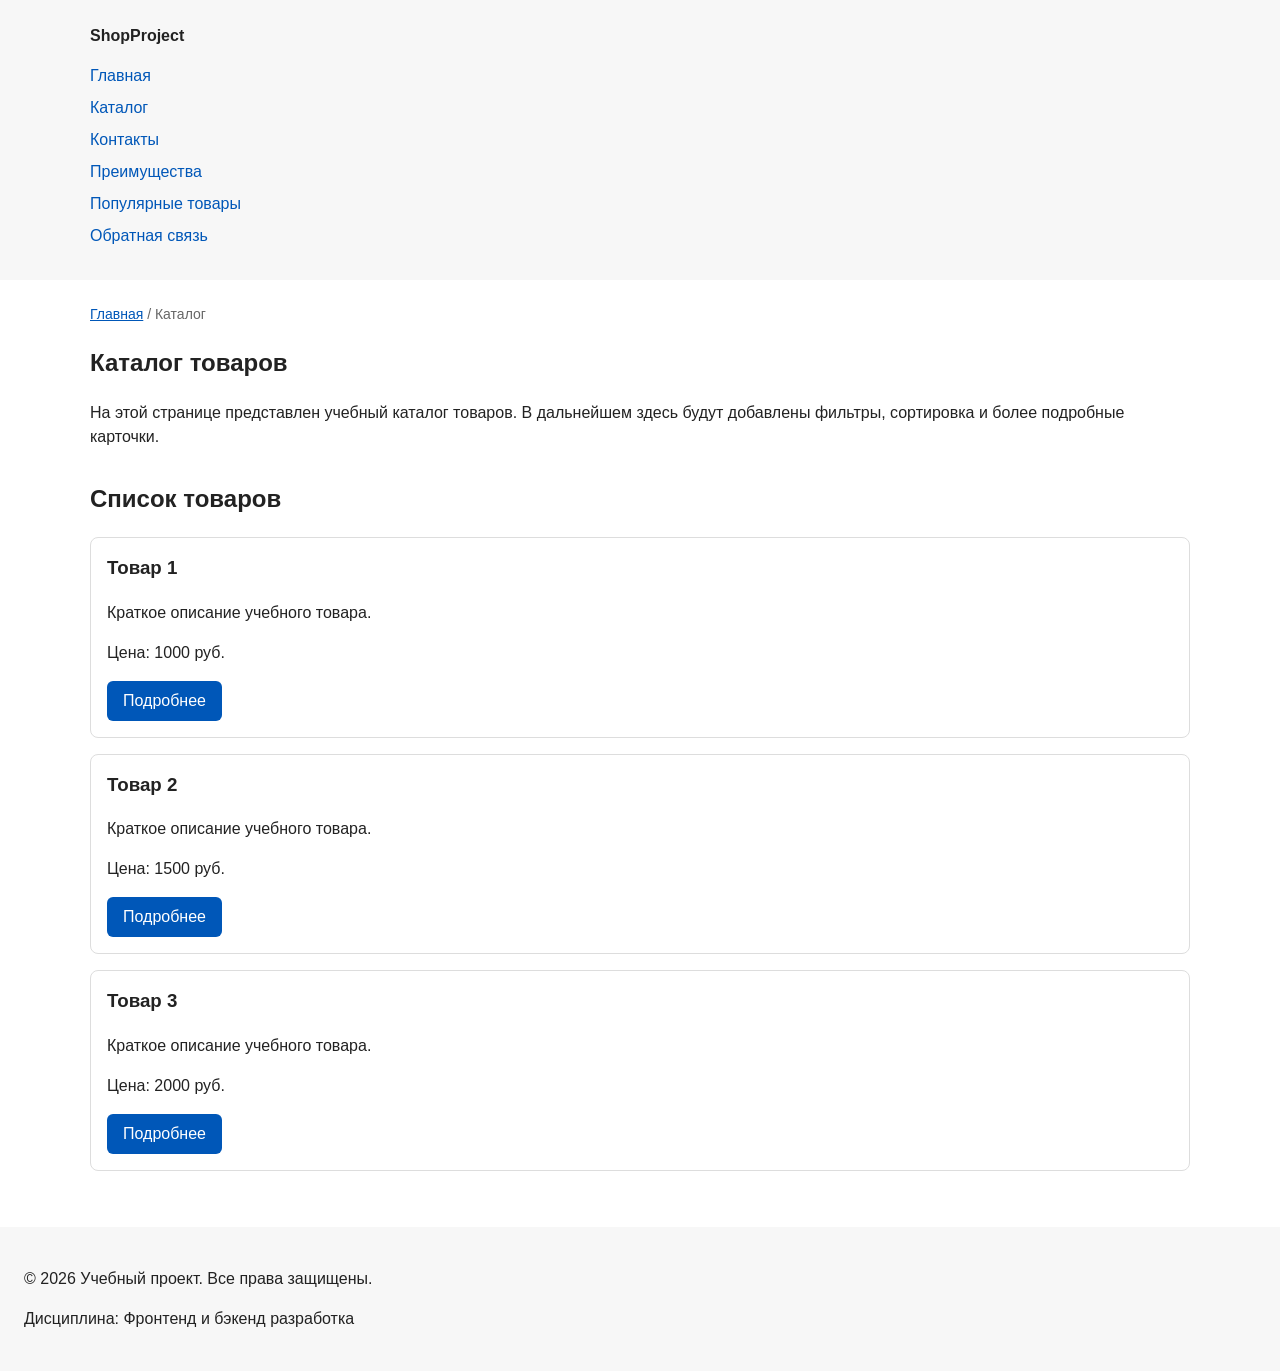
==== catalog.html @ d2c3ade1 "feat: add multi-page structure navigation and anchors" ====
<!DOCTYPE html>
<html lang="ru">
<head>
  <meta charset="UTF-8">
  <meta name="viewport" content="width=device-width, initial-scale=1.0">
  <meta name="description" content="Каталог товаров учебного интернет-магазина.">
  <meta property="og:type" content="website">
  <meta property="og:title" content="Учебный интернет-магазин">
  <meta property="og:description" content="Учебный frontend-проект интернет-магазина.">
  <meta property="og:image" content="https://username.github.io/kr1-html-css-shop/images/preview.jpg">
  <title>Каталог товаров — Учебный интернет-магазин</title>
  <link rel="stylesheet" href="css/style.css">
</head>
<body>
  <header>
    <div class="site-header">
      <a class="site-logo" href="index.html">ShopProject</a>

      <nav class="site-nav" aria-label="Основная навигация">
        <ul class="site-nav__list">
          <li><a href="index.html">Главная</a></li>
          <li><a href="catalog.html">Каталог</a></li>
          <li><a href="contacts.html">Контакты</a></li>
          <li><a href="index.html#advantages">Преимущества</a></li>
          <li><a href="index.html#popular">Популярные товары</a></li>
          <li><a href="index.html#contacts">Обратная связь</a></li>
        </ul>
      </nav>
    </div>
  </header>

  <main>
    <nav class="breadcrumbs" aria-label="Хлебные крошки">
      <a href="index.html">Главная</a>
      <span>Каталог</span>
    </nav>

    <section class="section">
      <h1>Каталог товаров</h1>
      <p>
        На этой странице представлен учебный каталог товаров.
        В дальнейшем здесь будут добавлены фильтры, сортировка и более
        подробные карточки.
      </p>
    </section>

    <section class="section">
      <h2>Список товаров</h2>

      <article class="product-card">
        <h3>Товар 1</h3>
        <p>Краткое описание учебного товара.</p>
        <p>Цена: 1000 руб.</p>
        <a class="button" href="index.html#popular">Подробнее</a>
      </article>

      <article class="product-card">
        <h3>Товар 2</h3>
        <p>Краткое описание учебного товара.</p>
        <p>Цена: 1500 руб.</p>
        <a class="button" href="index.html#popular">Подробнее</a>
      </article>

      <article class="product-card">
        <h3>Товар 3</h3>
        <p>Краткое описание учебного товара.</p>
        <p>Цена: 2000 руб.</p>
        <a class="button" href="index.html#popular">Подробнее</a>
      </article>
    </section>
  </main>

  <footer>
    <p>&copy; 2026 Учебный проект. Все права защищены.</p>
    <p>Дисциплина: Фронтенд и бэкенд разработка</p>
  </footer>
</body>
</html>
---- css/style.css ----
/* ===============================
   1. Переменные проекта
   =============================== */
:root {
  /* Основные цвета проекта */
  --color-bg: #ffffff;
  --color-text: #222222;
  --color-muted: #666666;
  --color-primary: #0057b8;
  --color-primary-dark: #003f86;
  --color-border: #dddddd;
  --color-surface: #f7f7f7;
  --color-surface-accent: #eef5ff;
  --color-danger: #b00020;
  --color-success: #168a2f;
  --color-success-bg: #eefaf0;
  --color-white: #ffffff;

  /* Отступы */
  --space-xs: 4px;
  --space-sm: 8px;
  --space-md: 16px;
  --space-lg: 24px;
  --space-xl: 32px;

  /* Скругления */
  --radius-sm: 6px;
  --radius-md: 8px;
  --radius-lg: 12px;

  /* Размеры */
  --container-width: 1100px;
}
/* ===============================
   2. Базовые стили
   =============================== */
* {
  box-sizing: border-box;
}

html {
  scroll-behavior: smooth;
}

:target {
  outline: 2px dashed var(--color-primary);
  outline-offset: 4px;
}

body {
  margin: 0;
  font-family: Arial, sans-serif;
  line-height: 1.5;
  color: var(--color-text);
  background-color: var(--color-bg);
}

header,
main,
footer {
  padding: var(--space-lg);
}

header {
  background-color: var(--color-surface);
}

footer {
  background-color: var(--color-surface);
}

/*
  Ограничиваем ширину содержимого шапки,
  чтобы оно не растягивалось слишком сильно на широких экранах.
*/
.site-header {
  max-width: var(--container-width);
  margin: 0 auto;
}

/*
  Оформляем текстовый логотип.
*/
.site-logo {
  font-weight: bold;
  text-decoration: none;
  color: var(--color-text);
}

/*
  Убираем стандартные отступы и маркеры списка навигации.
*/
.site-nav__list {
  padding: 0;
  margin: var(--space-md) 0 0;
  list-style: none;
}

/*
  Добавляем расстояние между пунктами меню.
*/
.site-nav__list li {
  margin-bottom: var(--space-sm);
}
/* ===============================
   3. Общие элементы интерфейса
   =============================== */
a {
  color: var(--color-primary);
}

a:hover {
  color: var(--color-primary-dark);
}

a:focus-visible {
  outline: 2px solid var(--color-primary);
  outline-offset: 3px;
}

/*
  Пока это обычная ссылка, но визуально она оформляется как кнопка.
*/
.button {
  display: inline-block;
  padding: var(--space-sm) var(--space-md);
  color: var(--color-white);
  background-color: var(--color-primary);
  text-decoration: none;
  border: none;
  border-radius: var(--radius-sm);
  cursor: pointer;
}

.button:hover {
  color: var(--color-white);
  background-color: var(--color-primary-dark);
}

.button:focus-visible {
  outline: 2px solid var(--color-primary);
  outline-offset: 3px;
}

.button:disabled {
  opacity: 0.6;
  cursor: not-allowed;
}


/*
  Оформляем ссылки меню.
*/
.site-nav__list a {
  color: var(--color-primary);
  text-decoration: none;
}

/*
  При наведении мыши подчёркиваем ссылку.
  Подробно состояния интерфейса будут рассмотрены в практической работе 1.7.
*/
.site-nav__list a:hover {
  text-decoration: underline;
}
/* ===============================
   4. Компоненты страницы
   =============================== */
.hero {
  max-width: var(--container-width);
  margin: 0 auto var(--space-xl);
  padding: var(--space-xl) var(--space-lg);
  background-color: var(--color-surface-accent);
  border-radius: var(--radius-lg);
}

.section {
  max-width: var(--container-width);
  margin: 0 auto var(--space-xl);
}

.section h2 {
  margin-top: 0;
}

.product-card {
  margin-bottom: var(--space-md);
  padding: var(--space-md);
  border: 1px solid var(--color-border);
  border-radius: var(--radius-md);
  background-color: var(--color-bg);
}

.product-card:hover {
  border-color: var(--color-primary);
}

.product-card h3 {
  margin-top: 0;
}

.aside-info {
  max-width: var(--container-width);
  margin: 0 auto var(--space-xl);
  padding: var(--space-md);
  border-left: 4px solid var(--color-primary);
  background-color: var(--color-surface);
}

.breadcrumbs {
  max-width: var(--container-width);
  margin: 0 auto var(--space-md);
  font-size: 14px;
  color: var(--color-muted);
}

.breadcrumbs a {
  color: var(--color-primary);
}

.breadcrumbs span::before {
  content: " / ";
  color: var(--color-muted);
}
/* ===============================
   5. Форма и модальное окно
   =============================== */
.order-dialog {
  width: min(100% - 32px, 560px);
  padding: var(--space-lg);
  border: none;
  border-radius: var(--radius-lg);
}

.order-dialog::backdrop {
  background-color: rgba(0, 0, 0, 0.5);
}

.form-field {
  margin-bottom: var(--space-md);
}

.form-field label {
  display: block;
  margin-bottom: var(--space-xs);
}

.form-field input,
.form-field select,
.form-field textarea {
  width: 100%;
  padding: 10px 12px;
  border: 1px solid var(--color-border);
  border-radius: var(--radius-sm);
  font: inherit;
}

.form-field input:hover,
.form-field select:hover,
.form-field textarea:hover {
  border-color: var(--color-primary);
}

.form-field input:focus-visible,
.form-field select:focus-visible,
.form-field textarea:focus-visible,
.form-actions button:focus-visible {
  outline: 2px solid var(--color-primary);
  outline-offset: 3px;
}

.form-field input[type="checkbox"] {
  width: auto;
}

.form-field small {
  display: block;
  margin-top: var(--space-xs);
  color: var(--color-muted);
}

/*
  Подсветка ошибочных полей.
  Атрибут aria-invalid будет добавляться через JavaScript.
*/
[aria-invalid="true"] {
  border-color: var(--color-danger);
  outline: 2px solid var(--color-danger);
}

/*
  Кнопки формы.
*/
.form-actions {
  display: flex;
  gap: 12px;
  margin-top: 20px;
}

/*
  Сообщение об успешной отправке.
*/
.success-message {
  max-width: var(--container-width);
  margin: var(--space-lg) auto;
  padding: var(--space-md);
  border-left: 4px solid var(--color-success);
  background-color: var(--color-success-bg);
}





/* section {
  margin-bottom: 24px;
}

section h2 {
  margin-top: 0;
} */
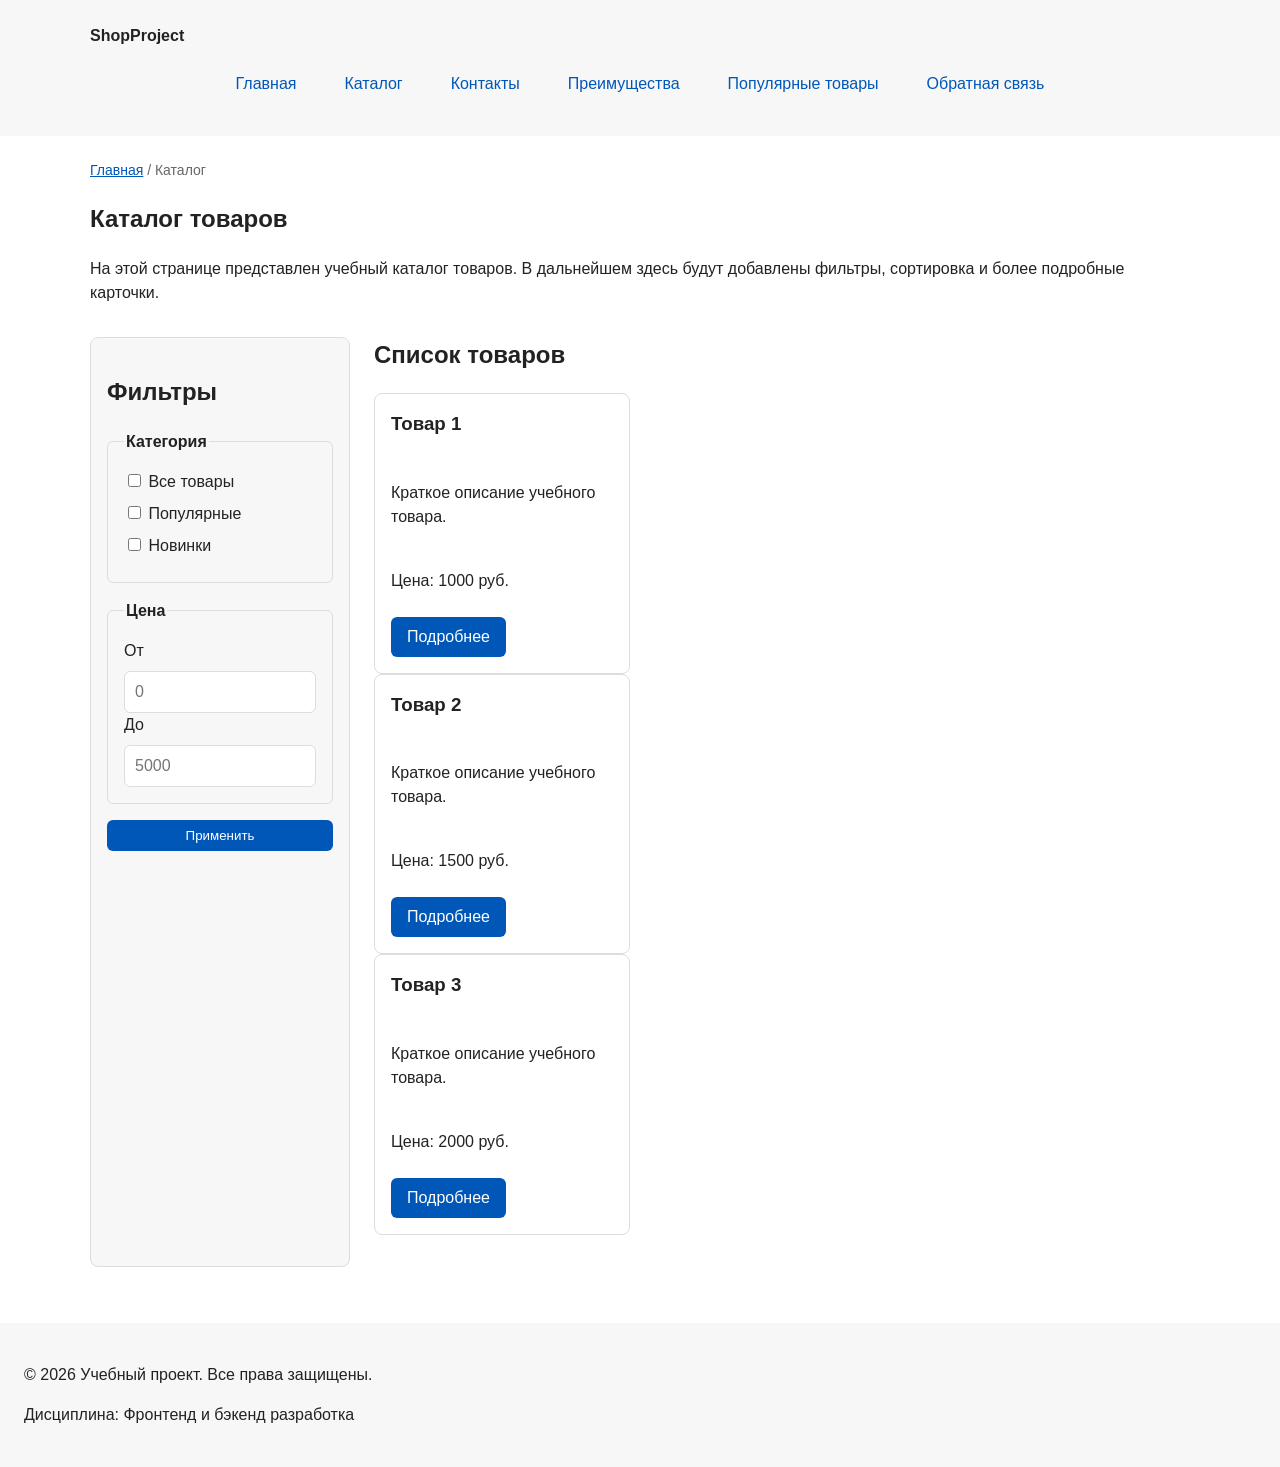
==== commit 2b9ccb82: "feat: add flex navigation and grid catalog layout" ====
--- a/catalog.html
+++ b/catalog.html
@@ -7,7 +7,7 @@
   <meta property="og:type" content="website">
   <meta property="og:title" content="Учебный интернет-магазин">
   <meta property="og:description" content="Учебный frontend-проект интернет-магазина.">
-  <meta property="og:image" content="https://username.github.io/kr1-html-css-shop/images/preview.jpg">
+  <meta property="og:image" content="https://needmorecoffee2.github.io/kr1-html-css-shop/images/preview.jpg">
   <title>Каталог товаров — Учебный интернет-магазин</title>
   <link rel="stylesheet" href="css/style.css">
 </head>
@@ -44,29 +44,74 @@
       </p>
     </section>
 
-    <section class="section">
-      <h2>Список товаров</h2>
+    <section class="catalog-layout">
+      <aside class="catalog-filters">
+        <h2>Фильтры</h2>
 
-      <article class="product-card">
-        <h3>Товар 1</h3>
-        <p>Краткое описание учебного товара.</p>
-        <p>Цена: 1000 руб.</p>
-        <a class="button" href="index.html#popular">Подробнее</a>
-      </article>
+        <form class="filters-form" action="#" method="get">
+          <fieldset>
+            <legend>Категория</legend>
 
-      <article class="product-card">
-        <h3>Товар 2</h3>
-        <p>Краткое описание учебного товара.</p>
-        <p>Цена: 1500 руб.</p>
-        <a class="button" href="index.html#popular">Подробнее</a>
-      </article>
+            <label>
+              <input type="checkbox" name="category" value="all">
+              Все товары
+            </label>
 
-      <article class="product-card">
-        <h3>Товар 3</h3>
-        <p>Краткое описание учебного товара.</p>
-        <p>Цена: 2000 руб.</p>
-        <a class="button" href="index.html#popular">Подробнее</a>
-      </article>
+            <label>
+              <input type="checkbox" name="category" value="popular">
+              Популярные
+            </label>
+
+            <label>
+              <input type="checkbox" name="category" value="new">
+              Новинки
+            </label>
+          </fieldset>
+
+          <fieldset>
+            <legend>Цена</legend>
+
+            <label for="price-from">От</label>
+            <input id="price-from" name="price-from" type="number" min="0" placeholder="0">
+
+            <label for="price-to">До</label>
+            <input id="price-to" name="price-to" type="number" min="0" placeholder="5000">
+          </fieldset>
+
+          <button class="button" type="submit">Применить</button>
+        </form>
+      </aside>
+
+      <section class="catalog-products">
+        <!-- <h2>Список товаров</h2> -->
+
+        <div class="products-grid">
+          <section class="section">
+            <h2>Список товаров</h2>
+
+            <article class="product-card">
+              <h3>Товар 1</h3>
+              <p>Краткое описание учебного товара.</p>
+              <p>Цена: 1000 руб.</p>
+              <a class="button" href="index.html#popular">Подробнее</a>
+            </article>
+
+            <article class="product-card">
+              <h3>Товар 2</h3>
+              <p>Краткое описание учебного товара.</p>
+              <p>Цена: 1500 руб.</p>
+              <a class="button" href="index.html#popular">Подробнее</a>
+            </article>
+
+            <article class="product-card">
+              <h3>Товар 3</h3>
+              <p>Краткое описание учебного товара.</p>
+              <p>Цена: 2000 руб.</p>
+              <a class="button" href="index.html#popular">Подробнее</a>
+            </article>
+          </section>
+        </div>
+      </section>
     </section>
   </main>
 
--- a/css/style.css
+++ b/css/style.css
@@ -87,10 +87,12 @@
   color: var(--color-text);
 }
 
-/*
-  Убираем стандартные отступы и маркеры списка навигации.
-*/
 .site-nav__list {
+  display: flex;
+  flex-wrap: wrap;
+  justify-content: center;
+  align-items: center;
+  gap: var(--space-md);
   padding: 0;
   margin: var(--space-md) 0 0;
   list-style: none;
@@ -101,6 +103,26 @@
 */
 .site-nav__list li {
   margin-bottom: var(--space-sm);
+}
+
+/*
+  Оформляем ссылки меню.
+*/
+.site-nav__list a {
+  display: inline-block;
+  padding: var(--space-sm) var(--space-md);
+  color: var(--color-primary);
+  text-decoration: none;
+  border-radius: var(--radius-sm);
+}
+
+/*
+  При наведении мыши подчёркиваем ссылку.
+  Подробно состояния интерфейса будут рассмотрены в практической работе 1.7.
+*/
+.site-nav__list a:hover {
+  color: var(--color-white);
+  background-color: var(--color-primary);
 }
 /* ===============================
    3. Общие элементы интерфейса
@@ -146,23 +168,6 @@
   opacity: 0.6;
   cursor: not-allowed;
 }
-
-
-/*
-  Оформляем ссылки меню.
-*/
-.site-nav__list a {
-  color: var(--color-primary);
-  text-decoration: none;
-}
-
-/*
-  При наведении мыши подчёркиваем ссылку.
-  Подробно состояния интерфейса будут рассмотрены в практической работе 1.7.
-*/
-.site-nav__list a:hover {
-  text-decoration: underline;
-}
 /* ===============================
    4. Компоненты страницы
    =============================== */
@@ -183,12 +188,47 @@
   margin-top: 0;
 }
 
+.catalog-layout {
+  max-width: var(--container-width);
+  margin: 0 auto var(--space-xl);
+  display: grid;
+  grid-template-columns: 260px 1fr;
+  grid-template-areas: "filters products";
+  gap: var(--space-lg);
+}
+
+.catalog-filters {
+  grid-area: filters;
+  padding: var(--space-md);
+  border: 1px solid var(--color-border);
+  border-radius: var(--radius-md);
+  background-color: var(--color-surface);
+}
+
+.catalog-products {
+  grid-area: products;
+}
+
+.products-grid {
+  display: grid;
+  grid-template-columns: repeat(3, 1fr);
+  gap: var(--space-lg);
+}
+
 .product-card {
-  margin-bottom: var(--space-md);
+  display: flex;
+  flex-direction: column;
+  gap: var(--space-sm);
+  margin-bottom: 0;
   padding: var(--space-md);
   border: 1px solid var(--color-border);
   border-radius: var(--radius-md);
   background-color: var(--color-bg);
+}
+
+.product-card .button {
+  margin-top: auto;
+  align-self: flex-start;
 }
 
 .product-card:hover {
@@ -221,6 +261,35 @@
 .breadcrumbs span::before {
   content: " / ";
   color: var(--color-muted);
+}
+
+.filters-form {
+  display: grid;
+  gap: var(--space-md);
+}
+
+.filters-form fieldset {
+  margin: 0;
+  padding: var(--space-md);
+  border: 1px solid var(--color-border);
+  border-radius: var(--radius-sm);
+}
+
+.filters-form legend {
+  font-weight: 700;
+}
+
+.filters-form label {
+  display: block;
+  margin-bottom: var(--space-sm);
+}
+
+.filters-form input[type="number"] {
+  width: 100%;
+  padding: 8px 10px;
+  border: 1px solid var(--color-border);
+  border-radius: var(--radius-sm);
+  font: inherit;
 }
 /* ===============================
    5. Форма и модальное окно
@@ -285,7 +354,7 @@
 */
 [aria-invalid="true"] {
   border-color: var(--color-danger);
-  outline: 2px solid var(--color-danger);
+  outline: 3px solid var(--color-danger);
 }
 
 /*
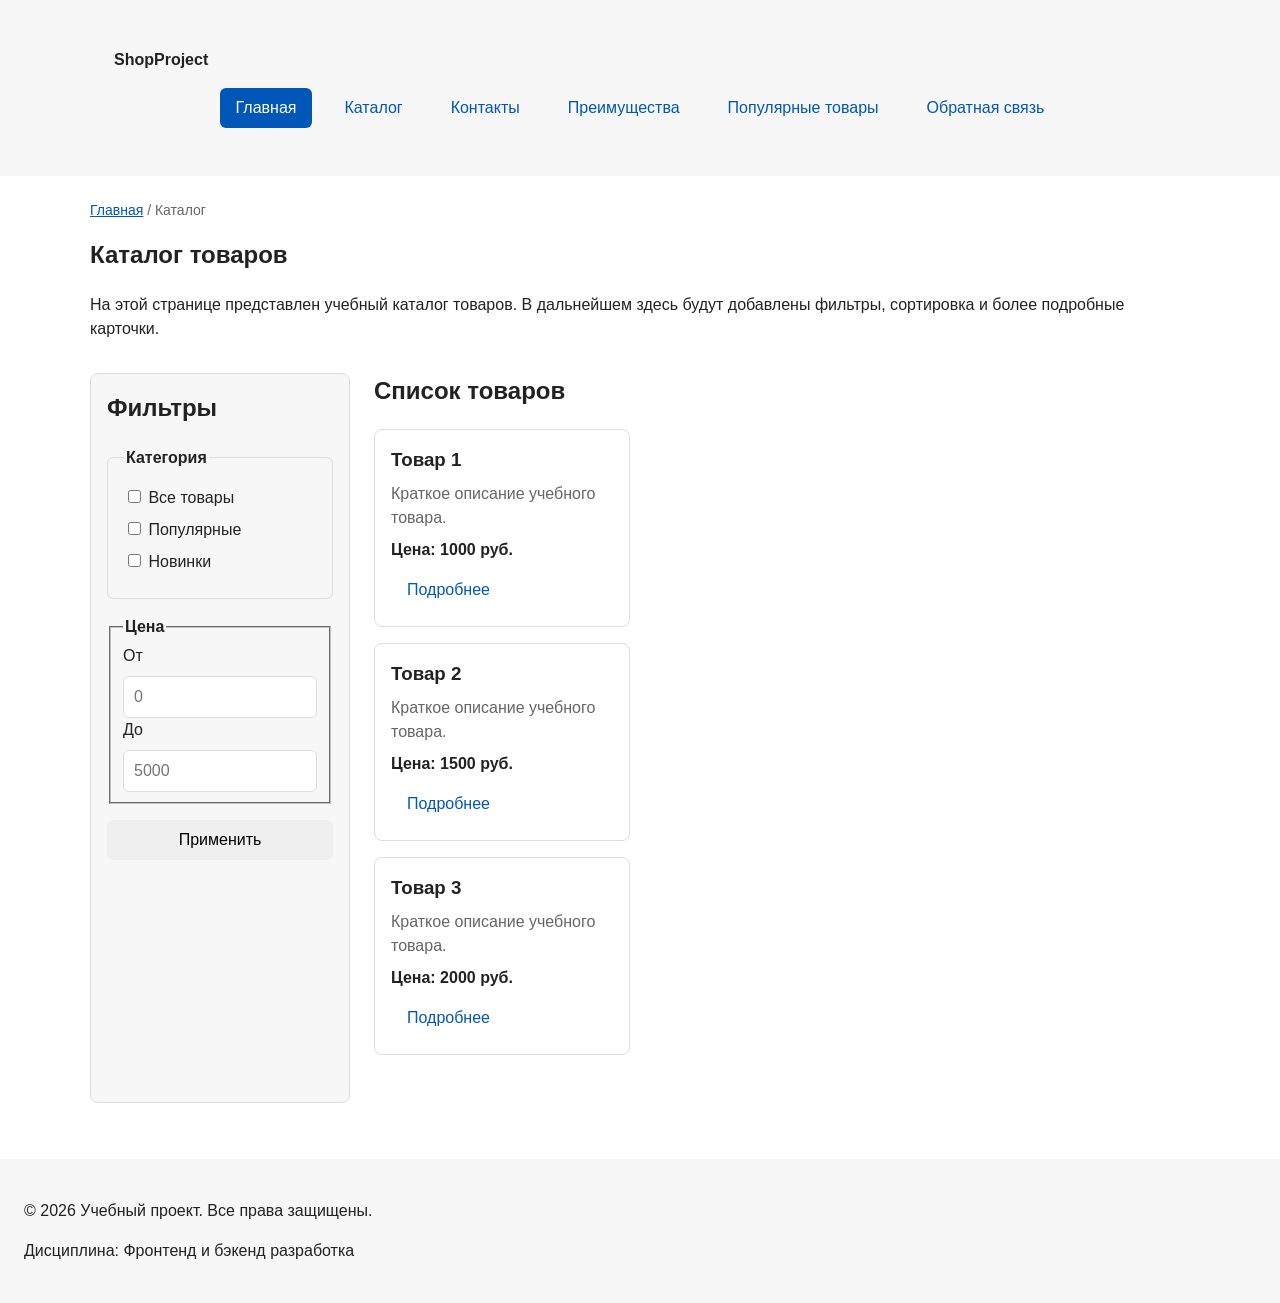
==== commit 680eb540: "refactor: apply BEM naming to CSS classes" ====
--- a/catalog.html
+++ b/catalog.html
@@ -7,23 +7,39 @@
   <meta property="og:type" content="website">
   <meta property="og:title" content="Учебный интернет-магазин">
   <meta property="og:description" content="Учебный frontend-проект интернет-магазина.">
-  <meta property="og:image" content="https://needmorecoffee2.github.io/kr1-html-css-shop/images/preview.jpg">
+  <meta property="og:image" content="https://needmorecoffee2.github.io/kr1-html-css-shop/images/preview.webp">
   <title>Каталог товаров — Учебный интернет-магазин</title>
   <link rel="stylesheet" href="css/style.css">
 </head>
 <body>
-  <header>
-    <div class="site-header">
-      <a class="site-logo" href="index.html">ShopProject</a>
+  <header class="site-header">
+    <div class="site-header__inner">
+      <a class="site-header__logo" href="index.html">ShopProject</a>
 
       <nav class="site-nav" aria-label="Основная навигация">
         <ul class="site-nav__list">
-          <li><a href="index.html">Главная</a></li>
-          <li><a href="catalog.html">Каталог</a></li>
-          <li><a href="contacts.html">Контакты</a></li>
-          <li><a href="index.html#advantages">Преимущества</a></li>
-          <li><a href="index.html#popular">Популярные товары</a></li>
-          <li><a href="index.html#contacts">Обратная связь</a></li>
+          <li class="site-nav__item">
+            <a class="site-nav__link site-nav__link--active" href="index.html">
+              Главная
+            </a>
+          </li>
+          <li class="site-nav__item">
+            <a class="site-nav__link" href="catalog.html">Каталог</a>
+          </li>
+          <li class="site-nav__item">
+            <a class="site-nav__link" href="contacts.html">Контакты</a>
+          </li>
+          <li class="site-nav__item">
+            <a class="site-nav__link" href="index.html#advantages">Преимущества</a>
+          </li>
+          <li class="site-nav__item">
+            <a class="site-nav__link" href="index.html#popular">
+              Популярные товары
+            </a>
+          </li>
+          <li class="site-nav__item">
+            <a class="site-nav__link" href="index.html#contacts">Обратная связь</a>
+          </li>
         </ul>
       </nav>
     </div>
@@ -31,12 +47,12 @@
 
   <main>
     <nav class="breadcrumbs" aria-label="Хлебные крошки">
-      <a href="index.html">Главная</a>
-      <span>Каталог</span>
+      <a class="breadcrumbs__link" href="index.html">Главная</a>
+      <span class="breadcrumbs__current">Каталог</span>
     </nav>
 
     <section class="section">
-      <h1>Каталог товаров</h1>
+      <h1 class="section__title">Каталог товаров</h1>
       <p>
         На этой странице представлен учебный каталог товаров.
         В дальнейшем здесь будут добавлены фильтры, сортировка и более
@@ -46,36 +62,36 @@
 
     <section class="catalog-layout">
       <aside class="catalog-filters">
-        <h2>Фильтры</h2>
+        <h2 class="section__title">Фильтры</h2>
 
         <form class="filters-form" action="#" method="get">
-          <fieldset>
-            <legend>Категория</legend>
+          <fieldset class="filters-form__fieldset">
+            <legend class="filters-form__legend">Категория</legend>
 
-            <label>
-              <input type="checkbox" name="category" value="all">
+            <label class="filters-form__label">
+              <input class="filters-form__input" type="checkbox" name="category" value="all">
               Все товары
             </label>
 
-            <label>
-              <input type="checkbox" name="category" value="popular">
+            <label class="filters-form__label">
+              <input class="filters-form__input" type="checkbox" name="category" value="popular">
               Популярные
             </label>
 
-            <label>
-              <input type="checkbox" name="category" value="new">
+            <label class="filters-form__label">
+              <input class="filters-form__input" type="checkbox" name="category" value="new">
               Новинки
             </label>
           </fieldset>
 
-          <fieldset>
-            <legend>Цена</legend>
+          <fieldset filters-form__fieldset>
+            <legend class="filters-form__legend">Цена</legend>
 
-            <label for="price-from">От</label>
-            <input id="price-from" name="price-from" type="number" min="0" placeholder="0">
+            <label class="filters-form__label" for="price-from">От</label>
+            <input class="filters-form__input" id="price-from" name="price-from" type="number" min="0" placeholder="0">
 
-            <label for="price-to">До</label>
-            <input id="price-to" name="price-to" type="number" min="0" placeholder="5000">
+            <label class="filters-form__label" for="price-to">До</label>
+            <input class="filters-form__input" id="price-to" name="price-to" type="number" min="0" placeholder="5000">
           </fieldset>
 
           <button class="button" type="submit">Применить</button>
@@ -87,26 +103,26 @@
 
         <div class="products-grid">
           <section class="section">
-            <h2>Список товаров</h2>
+            <h2 class="section__title">Список товаров</h2>
 
             <article class="product-card">
-              <h3>Товар 1</h3>
-              <p>Краткое описание учебного товара.</p>
-              <p>Цена: 1000 руб.</p>
+              <h3 class="product-card__title">Товар 1</h3>
+              <p class="product-card__description">Краткое описание учебного товара.</p>
+              <p class="product-card__price">Цена: 1000 руб.</p>
               <a class="button" href="index.html#popular">Подробнее</a>
             </article>
 
             <article class="product-card">
-              <h3>Товар 2</h3>
-              <p>Краткое описание учебного товара.</p>
-              <p>Цена: 1500 руб.</p>
+              <h3 class="product-card__title">Товар 2</h3>
+              <p class="product-card__description">Краткое описание учебного товара.</p>
+              <p class="product-card__price">Цена: 1500 руб.</p>
               <a class="button" href="index.html#popular">Подробнее</a>
             </article>
 
             <article class="product-card">
-              <h3>Товар 3</h3>
-              <p>Краткое описание учебного товара.</p>
-              <p>Цена: 2000 руб.</p>
+              <h3 class="product-card__title">Товар 3</h3>
+              <p class="product-card__description">Краткое описание учебного товара.</p>
+              <p class="product-card__price">Цена: 2000 руб.</p>
               <a class="button" href="index.html#popular">Подробнее</a>
             </article>
           </section>
--- a/css/style.css
+++ b/css/style.css
@@ -69,22 +69,20 @@
   background-color: var(--color-surface);
 }
 
-/*
-  Ограничиваем ширину содержимого шапки,
-  чтобы оно не растягивалось слишком сильно на широких экранах.
-*/
 .site-header {
+  background-color: var(--color-surface);
+}
+
+.site-header__inner {
   max-width: var(--container-width);
   margin: 0 auto;
-}
-
-/*
-  Оформляем текстовый логотип.
-*/
-.site-logo {
-  font-weight: bold;
+  padding: var(--space-lg);
+}
+
+.site-header__logo {
+  font-weight: 700;
+  color: var(--color-text);
   text-decoration: none;
-  color: var(--color-text);
 }
 
 .site-nav__list {
@@ -98,17 +96,14 @@
   list-style: none;
 }
 
-/*
-  Добавляем расстояние между пунктами меню.
-*/
-.site-nav__list li {
+/* .site-nav__item {
   margin-bottom: var(--space-sm);
-}
+} */
 
 /*
   Оформляем ссылки меню.
 */
-.site-nav__list a {
+.site-nav__link {
   display: inline-block;
   padding: var(--space-sm) var(--space-md);
   color: var(--color-primary);
@@ -116,11 +111,17 @@
   border-radius: var(--radius-sm);
 }
 
-/*
-  При наведении мыши подчёркиваем ссылку.
-  Подробно состояния интерфейса будут рассмотрены в практической работе 1.7.
-*/
-.site-nav__list a:hover {
+.site-nav__link:hover {
+  color: var(--color-white);
+  background-color: var(--color-primary);
+}
+
+.site-nav__link:focus-visible {
+  outline: 2px solid var(--color-primary);
+  outline-offset: 3px;
+}
+
+.site-nav__link--active {
   color: var(--color-white);
   background-color: var(--color-primary);
 }
@@ -146,17 +147,31 @@
 .button {
   display: inline-block;
   padding: var(--space-sm) var(--space-md);
+  border: none;
+  border-radius: var(--radius-sm);
+  font: inherit;
+  text-decoration: none;
+  cursor: pointer;
+}
+
+.button--primary {
   color: var(--color-white);
   background-color: var(--color-primary);
-  text-decoration: none;
-  border: none;
-  border-radius: var(--radius-sm);
-  cursor: pointer;
-}
-
-.button:hover {
+}
+
+.button--primary:hover {
+  background-color: var(--color-primary-dark);
+}
+
+.button--secondary {
+  color: var(--color-primary);
+  background-color: transparent;
+  border: 1px solid var(--color-primary);
+}
+
+.button--secondary:hover {
   color: var(--color-white);
-  background-color: var(--color-primary-dark);
+  background-color: var(--color-primary);
 }
 
 .button:focus-visible {
@@ -164,7 +179,7 @@
   outline-offset: 3px;
 }
 
-.button:disabled {
+.button:disabled, .button--disabled {
   opacity: 0.6;
   cursor: not-allowed;
 }
@@ -184,7 +199,7 @@
   margin: 0 auto var(--space-xl);
 }
 
-.section h2 {
+.section__title {
   margin-top: 0;
 }
 
@@ -219,24 +234,47 @@
   display: flex;
   flex-direction: column;
   gap: var(--space-sm);
-  margin-bottom: 0;
+  margin-bottom: var(--space-md);
   padding: var(--space-md);
   border: 1px solid var(--color-border);
   border-radius: var(--radius-md);
   background-color: var(--color-bg);
 }
 
-.product-card .button {
+.product-card:hover {
+  border-color: var(--color-primary);
+}
+
+.product-card--featured {
+  border-color: var(--color-primary);
+}
+
+.product-card--discount {
+  border-color: var(--color-danger);
+}
+
+.product-card__title {
+  margin: 0;
+  color: var(--color-text);
+}
+
+.product-card__description {
+  margin: 0;
+  color: var(--color-muted);
+}
+
+.product-card__price {
+  margin: 0;
+  font-weight: 700;
+}
+
+.product-card--discount .product-card__price {
+  color: var(--color-danger);
+}
+
+.product-card__button {
   margin-top: auto;
   align-self: flex-start;
-}
-
-.product-card:hover {
-  border-color: var(--color-primary);
-}
-
-.product-card h3 {
-  margin-top: 0;
 }
 
 .aside-info {
@@ -254,11 +292,11 @@
   color: var(--color-muted);
 }
 
-.breadcrumbs a {
+.breadcrumbs__link {
   color: var(--color-primary);
 }
 
-.breadcrumbs span::before {
+.breadcrumbs__current::before {
   content: " / ";
   color: var(--color-muted);
 }
@@ -268,23 +306,23 @@
   gap: var(--space-md);
 }
 
-.filters-form fieldset {
+.filters-form__fieldset {
   margin: 0;
   padding: var(--space-md);
   border: 1px solid var(--color-border);
   border-radius: var(--radius-sm);
 }
 
-.filters-form legend {
+.filters-form__legend {
   font-weight: 700;
 }
 
-.filters-form label {
+.filters-form__label {
   display: block;
   margin-bottom: var(--space-sm);
 }
 
-.filters-form input[type="number"] {
+.filters-form__input[type="number"] {
   width: 100%;
   padding: 8px 10px;
   border: 1px solid var(--color-border);
@@ -305,7 +343,70 @@
   background-color: rgba(0, 0, 0, 0.5);
 }
 
-.form-field {
+.order-dialog__title {
+  margin-top: 0;
+}
+
+.order-form__field {
+  margin-bottom: var(--space-md);
+}
+
+.order-form__label {
+  display: block;
+  margin-bottom: var(--space-xs);
+}
+
+.order-form__labelcheckbox {
+  display: flex;
+  gap: var(--space-xs);
+  margin-bottom: var(--space-xs);
+}
+
+.order-form__input,
+.order-form__select,
+.order-form__textarea {
+  width: 100%;
+  padding: 10px 12px;
+  border: 1px solid var(--color-border);
+  border-radius: var(--radius-sm);
+  font: inherit;
+}
+
+.order-form__input:hover,
+.order-form__select:hover,
+.order-form__textarea:hover {
+  border-color: var(--color-primary);
+}
+
+.order-form__input:focus-visible,
+.order-form__select:focus-visible,
+.order-form__textarea:focus-visible {
+  outline: 2px solid var(--color-primary);
+  outline-offset: 3px;
+}
+
+.order-form__actions {
+  display: flex;
+  gap: var(--space-md);
+  margin-top: var(--space-lg);
+}
+
+.order-form__small {
+  display: block;
+  margin-top: var(--space-xs);
+  color: var(--color-muted);
+}
+
+/* .order-form__input[type="checkbox"] {
+  width: auto;
+} */
+
+
+
+/* ///////////////////////////////////////////////////////////////////////////////////////// */
+
+
+/* .form-field {
   margin-bottom: var(--space-md);
 }
 
@@ -346,7 +447,7 @@
   display: block;
   margin-top: var(--space-xs);
   color: var(--color-muted);
-}
+} */
 
 /*
   Подсветка ошибочных полей.
@@ -360,11 +461,11 @@
 /*
   Кнопки формы.
 */
-.form-actions {
+/* .form-actions {
   display: flex;
   gap: 12px;
   margin-top: 20px;
-}
+} */
 
 /*
   Сообщение об успешной отправке.
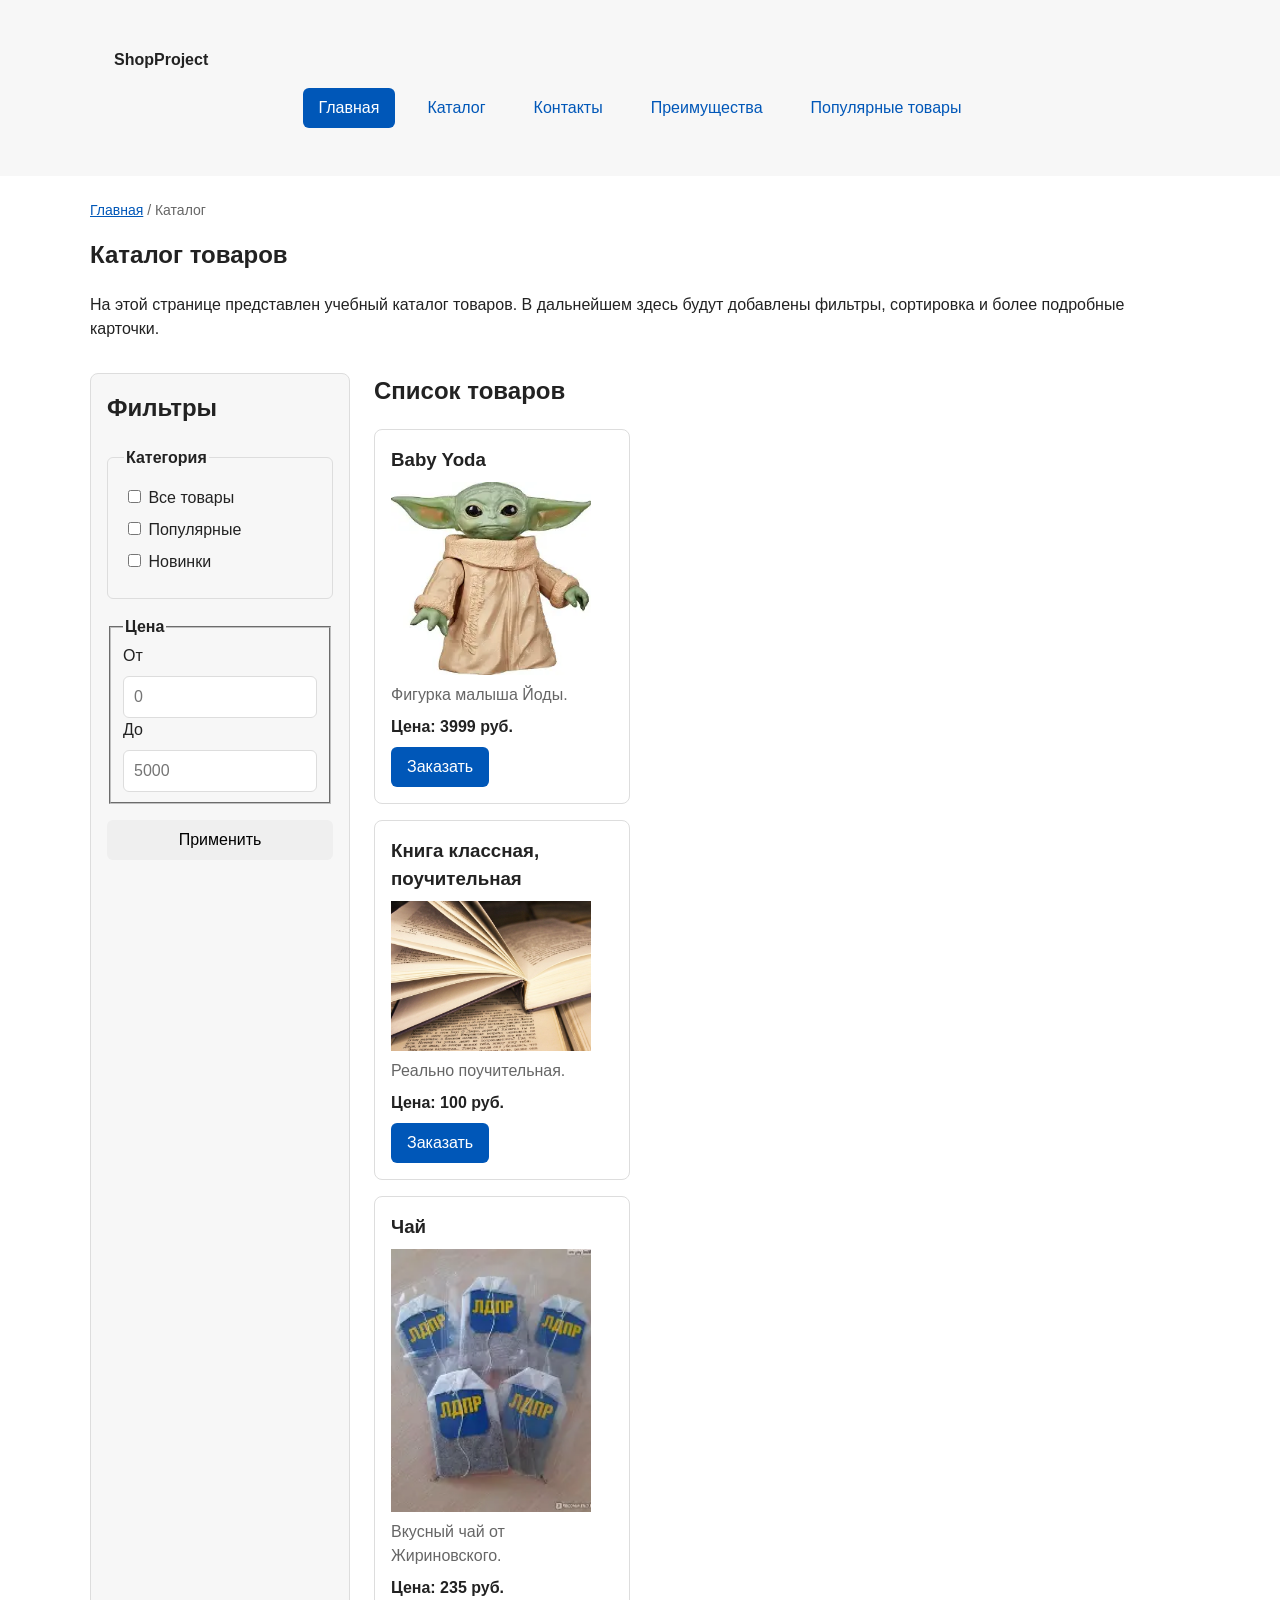
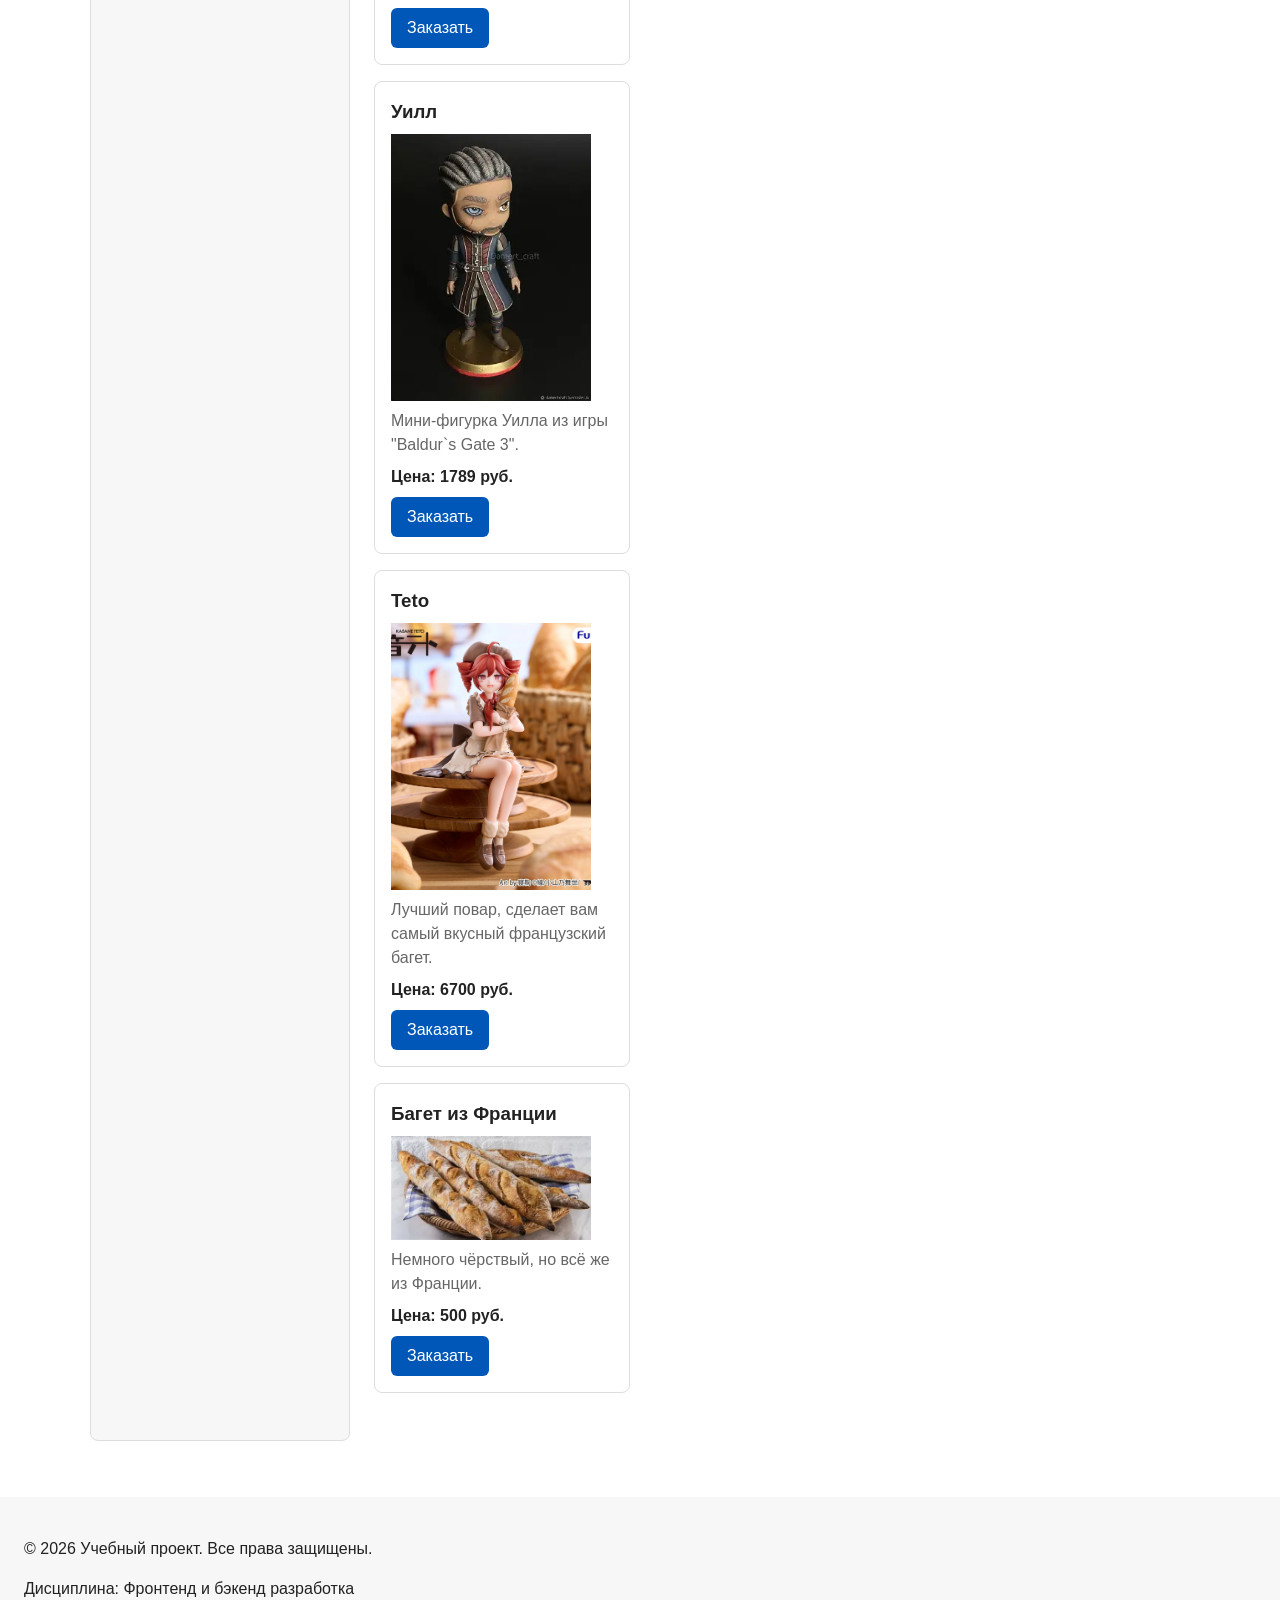
==== commit 3fba9974: "feat: new pages have been added" ====
--- a/catalog.html
+++ b/catalog.html
@@ -7,7 +7,7 @@
   <meta property="og:type" content="website">
   <meta property="og:title" content="Учебный интернет-магазин">
   <meta property="og:description" content="Учебный frontend-проект интернет-магазина.">
-  <meta property="og:image" content="https://needmorecoffee2.github.io/kr1-html-css-shop/images/preview.webp">
+  <meta property="og:image" content="https://needmorecoffee2.github.io/kr1-html-css-shop/images/preview.JPG">
   <title>Каталог товаров — Учебный интернет-магазин</title>
   <link rel="stylesheet" href="css/style.css">
 </head>
@@ -36,9 +36,6 @@
             <a class="site-nav__link" href="index.html#popular">
               Популярные товары
             </a>
-          </li>
-          <li class="site-nav__item">
-            <a class="site-nav__link" href="index.html#contacts">Обратная связь</a>
           </li>
         </ul>
       </nav>
@@ -106,24 +103,51 @@
             <h2 class="section__title">Список товаров</h2>
 
             <article class="product-card">
-              <h3 class="product-card__title">Товар 1</h3>
-              <p class="product-card__description">Краткое описание учебного товара.</p>
-              <p class="product-card__price">Цена: 1000 руб.</p>
-              <a class="button" href="index.html#popular">Подробнее</a>
+              <h3 class="product-card__title">Baby Yoda</h3>
+              <img class="product-card__img" src="images/BY.webp">
+              <p class="product-card__description">Фигурка малыша Йоды.</p>
+              <p class="product-card__price">Цена: 3999 руб.</p>
+              <a class="button button--primary product-card__button" type="button" href="product.html?id=1" data-product="1">Заказать</a>
             </article>
 
             <article class="product-card">
-              <h3 class="product-card__title">Товар 2</h3>
-              <p class="product-card__description">Краткое описание учебного товара.</p>
-              <p class="product-card__price">Цена: 1500 руб.</p>
-              <a class="button" href="index.html#popular">Подробнее</a>
+              <h3 class="product-card__title">Книга классная, поучительная</h3>
+              <img class="product-card__img" src="images/Book.webp">
+              <p class="product-card__description">Реально поучительная.</p>
+              <p class="product-card__price">Цена: 100 руб.</p>
+              <a class="button button--primary product-card__button" type="button" href="product.html?id=2" data-product="2">Заказать</a>
             </article>
 
             <article class="product-card">
-              <h3 class="product-card__title">Товар 3</h3>
-              <p class="product-card__description">Краткое описание учебного товара.</p>
-              <p class="product-card__price">Цена: 2000 руб.</p>
-              <a class="button" href="index.html#popular">Подробнее</a>
+              <h3 class="product-card__title">Чай</h3>
+              <img class="product-card__img" src="images/tea.webp">
+              <p class="product-card__description">Вкусный чай от Жириновского.</p>
+              <p class="product-card__price">Цена: 235 руб.</p>
+              <a class="button button--primary product-card__button" type="button" href="product.html?id=3" data-product="3">Заказать</a>
+            </article>
+
+            <article class="product-card">
+              <h3 class="product-card__title">Уилл</h3>
+              <img class="product-card__img" src="images/BG3.webp">
+              <p class="product-card__description">Мини-фигурка Уилла из игры "Baldur`s Gate 3".</p>
+              <p class="product-card__price">Цена: 1789 руб.</p>
+              <a class="button button--primary product-card__button" type="button" href="product.html?id=4" data-product="4">Заказать</a>
+            </article>
+
+            <article class="product-card">
+              <h3 class="product-card__title">Teto</h3>
+              <img class="product-card__img" src="images/Banner.webp">
+              <p class="product-card__description">Лучший повар, сделает вам самый вкусный французский багет.</p>
+              <p class="product-card__price">Цена: 6700 руб.</p>
+              <a class="button button--primary product-card__button" type="button" href="product.html?id=5" data-product="5">Заказать</a>
+            </article>
+
+            <article class="product-card">
+              <h3 class="product-card__title">Багет из Франции</h3>
+              <img class="product-card__img" src="images/France.webp">
+              <p class="product-card__description">Немного чёрствый, но всё же из Франции.</p>
+              <p class="product-card__price">Цена: 500 руб.</p>
+              <a class="button button--primary product-card__button" type="button" href="product.html?id=6" data-product="6">Заказать</a>
             </article>
           </section>
         </div>
--- a/css/style.css
+++ b/css/style.css
@@ -15,6 +15,7 @@
   --color-success: #168a2f;
   --color-success-bg: #eefaf0;
   --color-white: #ffffff;
+  --color-gray: #d0cccc;
 
   /* Отступы */
   --space-xs: 4px;
@@ -30,6 +31,8 @@
 
   /* Размеры */
   --container-width: 1100px;
+  --min-img-width: 200px;
+  --max-img-width: 400px;
 }
 /* ===============================
    2. Базовые стили
@@ -160,6 +163,7 @@
 }
 
 .button--primary:hover {
+  color: var(--color-bg);
   background-color: var(--color-primary-dark);
 }
 
@@ -192,6 +196,47 @@
   padding: var(--space-xl) var(--space-lg);
   background-color: var(--color-surface-accent);
   border-radius: var(--radius-lg);
+}
+
+.table {
+  width: var(--container-width);
+  margin: 0 auto var(--space-xl);
+  border-collapse: collapse;
+  background-color: var(--color-bg);
+  border-radius: var(--radius-md);
+}
+
+.table__caption {
+  caption-side: top;
+  text-align: left;
+  font-weight: 700;
+  font-size: 24px;
+  padding: var(--space-sm) 0;
+  color: var(--color-text);
+}
+
+.table__th,
+.table__td {
+  padding: var(--space-sm) var(--space-md);
+  border-bottom-width: 1px;
+  border-bottom-style: solid;
+  border-bottom-color: var(--color-border);
+  text-align: left;
+  vertical-align: middle;
+}
+
+.table__head-th {
+  background-color: var(--color-primary);
+  color: var(--color-bg);
+}
+
+.table__body-th {
+  background-color: var(--color-primary-dark);
+  color: var(--color-bg);
+}
+
+.table__body-tr:hover {
+  background-color: var(--color-gray);
 }
 
 .section {
@@ -222,6 +267,61 @@
 
 .catalog-products {
   grid-area: products;
+}
+
+.card-all-list {
+  width: var(--container-width);
+  /* width: 600px; */
+  display: flex;
+  flex-direction: column;
+  margin: var(--space-lg) auto;
+  gap: var(--space-md);
+  padding: var(--space-md);
+  border: none;
+  border-radius: var(--radius-md);
+  background-color: var(--color-gray);
+}
+
+.card-all-list__aside {
+  width: 60%;
+  /* width: var(--container-width); */
+  /* font-size: 0; */
+  /* overflow-x: auto;
+  overflow-y: auto; */
+  display: flex;
+  flex-direction: column;
+  margin: auto;
+  gap: var(--space-sm);
+  padding: var(--space-sm);
+  border: var(--color-bg);
+  border-radius: var(--radius-sm);
+  background-color: var(--color-bg);
+}
+
+.card-all-list__img {
+  /* width: 300px; */
+  min-width: var(--min-img-width);
+  max-width: var(--max-img-width);
+  margin: 0 auto;
+}
+
+.card-all-list__text-item {
+text-align: center;
+width: 100%;
+}
+
+.card-all-list__button {
+  margin: 0 auto;
+}
+
+.card-all-list__input {
+  width: 50%;
+  margin: auto;
+}
+
+.question-form__item {
+  width: 50%;
+  margin: 0 auto;
 }
 
 .products-grid {
@@ -253,6 +353,11 @@
   border-color: var(--color-danger);
 }
 
+.product-card__img {
+  width: var(--min-img-width);
+  /* height: var(--min-img-width); */
+}
+
 .product-card__title {
   margin: 0;
   color: var(--color-text);
@@ -285,6 +390,24 @@
   background-color: var(--color-surface);
 }
 
+.general-aside {
+  display: flex;
+  flex-direction: column;
+  max-width: var(--container-width);
+  margin: 0 auto var(--space-xl);
+  gap: var(--space-md);
+}
+
+.general-aside__img {
+  min-width: var(--min-img-width);
+  max-width: var(--max-img-width);
+}
+
+.general-aside__small {
+  color: var(--color-muted);
+
+}
+
 .breadcrumbs {
   max-width: var(--container-width);
   margin: 0 auto var(--space-md);
@@ -294,6 +417,15 @@
 
 .breadcrumbs__link {
   color: var(--color-primary);
+}
+
+.breadcrumbs__link-not-first {
+  color: var(--color-primary);
+}
+
+.breadcrumbs__link-not-first::before {
+  content: " / ";
+  color: var(--color-muted);
 }
 
 .breadcrumbs__current::before {
@@ -476,16 +608,4 @@
   padding: var(--space-md);
   border-left: 4px solid var(--color-success);
   background-color: var(--color-success-bg);
-}
-
-
-
-
-
-/* section {
-  margin-bottom: 24px;
-}
-
-section h2 {
-  margin-top: 0;
-} */+}
